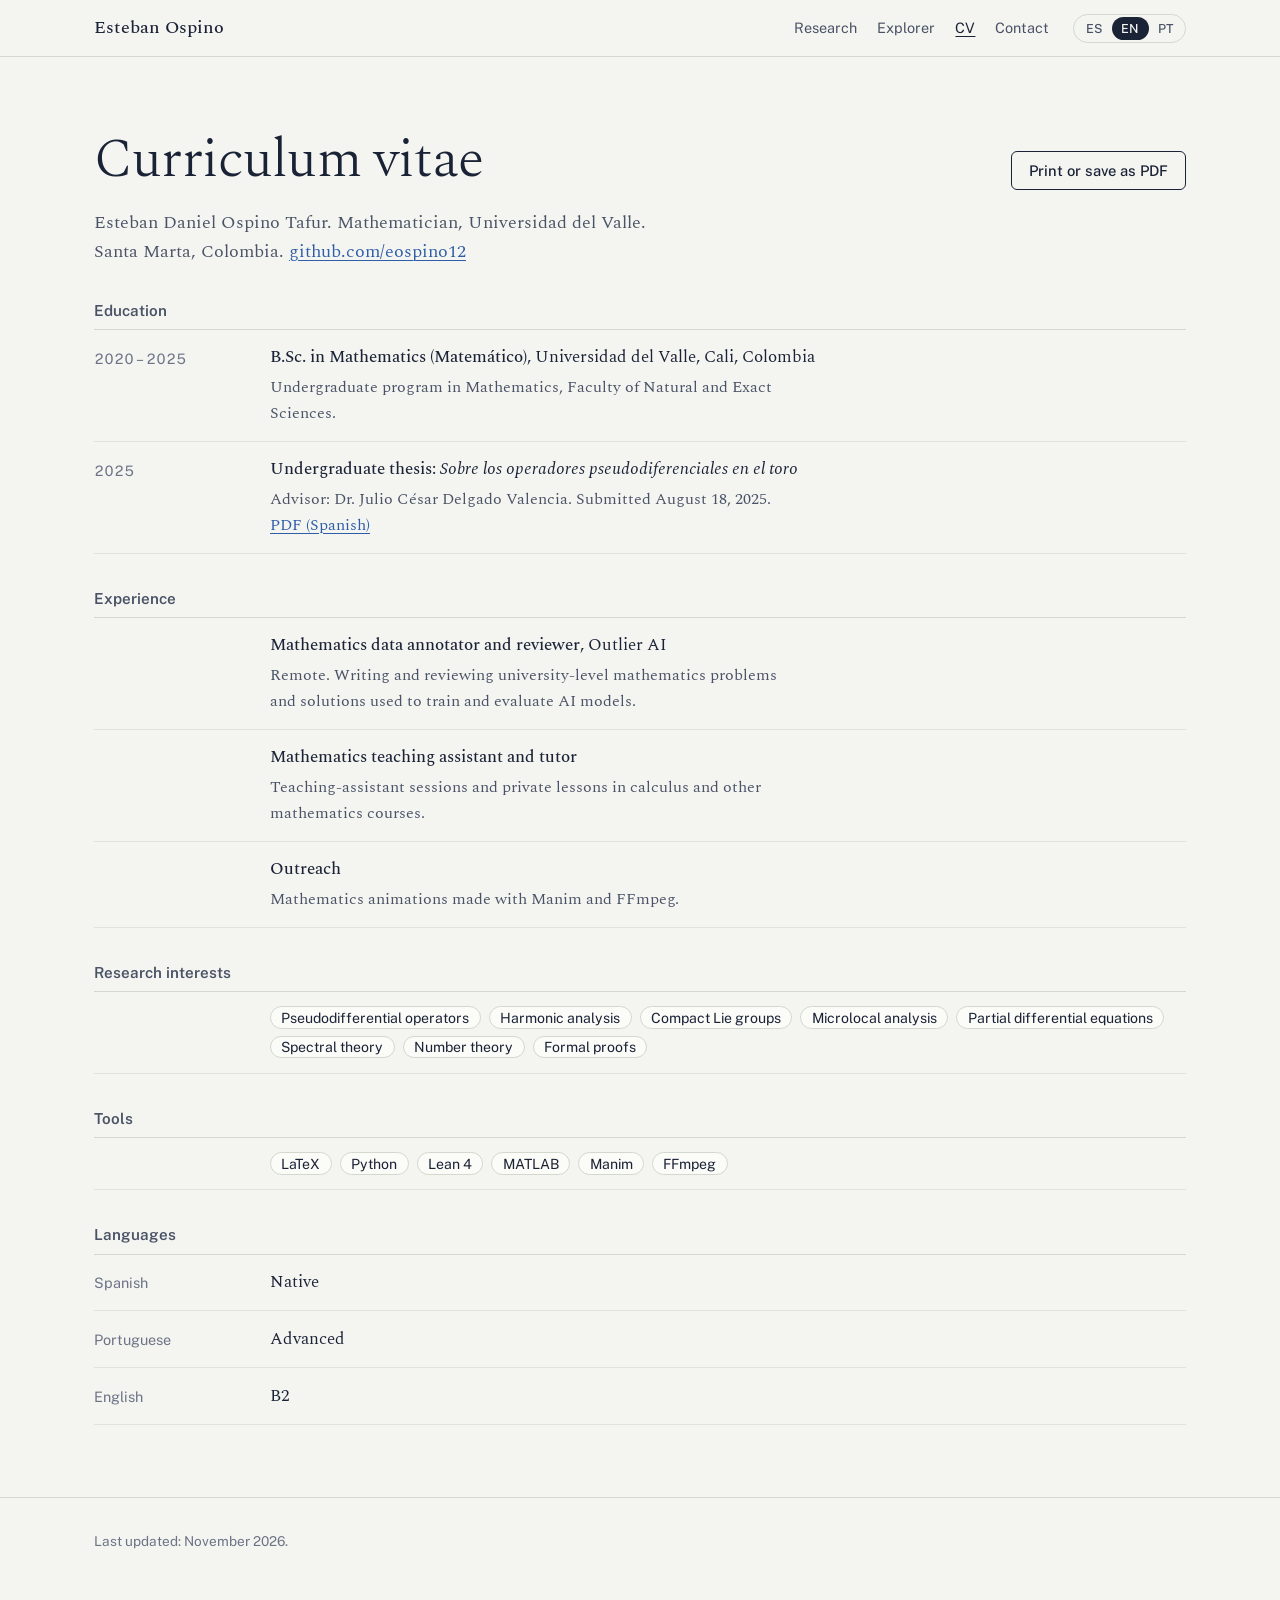
==== cv.html @ e3e10cd0 "CV en su propia página (cv.html); fechas de formación e inglés B2 Co-Authored-By: Claude Opus 5.5 <n" ====
<!DOCTYPE html>
<html lang="es">
<head>
<meta charset="utf-8">
<meta name="viewport" content="width=device-width, initial-scale=1">
<title>CV | Esteban Ospino</title>
<meta name="title-es" content="Currículum | Esteban Ospino">
<meta name="title-en" content="Curriculum vitae | Esteban Ospino">
<meta name="title-pt" content="Currículo | Esteban Ospino">
<meta name="description" content="Currículum de Esteban Ospino Tafur, matemático de la Universidad del Valle.">
<link rel="icon" href="data:image/svg+xml,%3Csvg xmlns=%27http://www.w3.org/2000/svg%27 viewBox=%270 0 32 32%27%3E%3Cellipse cx=%2716%27 cy=%2716%27 rx=%2714%27 ry=%278%27 fill=%27none%27 stroke=%27%231A2236%27 stroke-width=%273%27/%3E%3Cellipse cx=%2716%27 cy=%2716%27 rx=%275%27 ry=%272%27 fill=%27%23C0305E%27/%3E%3C/svg%3E">
<meta name="theme-color" content="#F4F5F1">
<link rel="preconnect" href="https://fonts.googleapis.com">
<link rel="preconnect" href="https://fonts.gstatic.com" crossorigin>
<link rel="stylesheet" href="https://fonts.googleapis.com/css2?family=Public+Sans:wght@400;500;600&family=Spectral:ital,wght@0,300;0,400;0,500;1,400&display=swap">
<link rel="stylesheet" href="assets/style.css">
<link rel="stylesheet" href="assets/katex/katex.min.css">
<script defer src="assets/katex/katex.min.js"></script>
<script defer src="assets/katex/auto-render.min.js"></script>
</head>
<body data-lang="es">
<a class="skip" href="#main">
  <span lang="es">Ir al contenido</span><span lang="en">Skip to content</span><span lang="pt">Ir para o conteúdo</span>
</a>

<header class="site-head">
  <div class="wrap">
    <a class="brand" href="index.html">Esteban Ospino</a>
    <nav class="nav" aria-label="Secciones">
      <a href="index.html#investigacion"><span lang="es">Investigación</span><span lang="en">Research</span><span lang="pt">Pesquisa</span></a>
      <a href="explorador.html"><span lang="es">Explorador</span><span lang="en">Explorer</span><span lang="pt">Explorador</span></a>
      <a href="cv.html" aria-current="page">CV</a>
      <a href="index.html#contacto"><span lang="es">Contacto</span><span lang="en">Contact</span><span lang="pt">Contato</span></a>
    </nav>
    <div class="langs" role="group" aria-label="Idioma / Language">
      <button type="button" data-lang="es" aria-pressed="true">ES</button>
      <button type="button" data-lang="en" aria-pressed="false">EN</button>
      <button type="button" data-lang="pt" aria-pressed="false">PT</button>
    </div>
  </div>
</header>

<main id="main">

<section id="cv">
  <div class="wrap">
    <div class="cv-head">
      <h1 class="cv-title"><span lang="es">Currículum</span><span lang="en">Curriculum vitae</span><span lang="pt">Currículo</span></h1>
      <div class="actions cv-actions">
        <button type="button" class="btn" id="print-cv"><span lang="es">Imprimir o guardar en PDF</span><span lang="en">Print or save as PDF</span><span lang="pt">Imprimir ou salvar em PDF</span></button>
      </div>
    </div>
    <p class="cv-who">Esteban Daniel Ospino Tafur. <span lang="es">Matemático, Universidad del Valle. Santa Marta, Colombia.</span><span lang="en">Mathematician, Universidad del Valle. Santa Marta, Colombia.</span><span lang="pt">Matemático, Universidad del Valle. Santa Marta, Colômbia.</span> <a href="https://github.com/eospino12">github.com/eospino12</a></p>

    <div class="cv-group">
      <h3><span lang="es">Formación</span><span lang="en">Education</span><span lang="pt">Formação</span></h3>
      <div class="cv-row">
        <div class="when">2020 – 2025</div>
        <div class="what">
          <strong><span lang="es">Matemático</span><span lang="en">B.Sc. in Mathematics (Matemático)</span><span lang="pt">Bacharel em Matemática (Matemático)</span></strong>,
          Universidad del Valle, Cali, Colombia
          <p lang="es">Pregrado en Matemáticas, Facultad de Ciencias Naturales y Exactas.</p>
          <p lang="en">Undergraduate program in Mathematics, Faculty of Natural and Exact Sciences.</p>
          <p lang="pt">Graduação em Matemática, Faculdade de Ciências Naturais e Exatas.</p>
        </div>
      </div>
      <div class="cv-row">
        <div class="when">2025</div>
        <div class="what">
          <strong><span lang="es">Trabajo de grado</span><span lang="en">Undergraduate thesis</span><span lang="pt">Monografia</span></strong>:
          <em>Sobre los operadores pseudodiferenciales en el toro</em>
          <p lang="es">Director: Dr. Julio César Delgado Valencia. Presentado el 18 de agosto de 2025. <a href="tesis-pregrado.pdf">PDF</a></p>
          <p lang="en">Advisor: Dr. Julio César Delgado Valencia. Submitted August 18, 2025. <a href="tesis-pregrado.pdf">PDF (Spanish)</a></p>
          <p lang="pt">Orientador: Dr. Julio César Delgado Valencia. Apresentada em 18 de agosto de 2025. <a href="tesis-pregrado.pdf">PDF (espanhol)</a></p>
        </div>
      </div>
    </div>

    <div class="cv-group">
      <h3><span lang="es">Experiencia</span><span lang="en">Experience</span><span lang="pt">Experiência</span></h3>
      <div class="cv-row">
        <div class="when"></div>
        <div class="what">
          <strong><span lang="es">Anotador y revisor de datos matemáticos</span><span lang="en">Mathematics data annotator and reviewer</span><span lang="pt">Anotador e revisor de dados matemáticos</span></strong>, Outlier AI
          <p lang="es">Trabajo remoto. Redacción y revisión de problemas y soluciones de matemáticas de nivel universitario para entrenar y evaluar modelos de inteligencia artificial.</p>
          <p lang="en">Remote. Writing and reviewing university-level mathematics problems and solutions used to train and evaluate AI models.</p>
          <p lang="pt">Remoto. Redação e revisão de problemas e soluções de matemática de nível universitário para treinar e avaliar modelos de inteligência artificial.</p>
        </div>
      </div>
      <div class="cv-row">
        <div class="when"></div>
        <div class="what">
          <strong><span lang="es">Monitor y tutor de matemáticas</span><span lang="en">Mathematics teaching assistant and tutor</span><span lang="pt">Monitor e professor particular de matemática</span></strong>
          <p lang="es">Monitorías y clases particulares de cálculo y otros cursos de matemáticas.</p>
          <p lang="en">Teaching-assistant sessions and private lessons in calculus and other mathematics courses.</p>
          <p lang="pt">Monitorias e aulas particulares de cálculo e outras disciplinas de matemática.</p>
        </div>
      </div>
      <div class="cv-row">
        <div class="when"></div>
        <div class="what">
          <strong><span lang="es">Divulgación</span><span lang="en">Outreach</span><span lang="pt">Divulgação</span></strong>
          <p lang="es">Animaciones de matemáticas hechas con Manim y FFmpeg.</p>
          <p lang="en">Mathematics animations made with Manim and FFmpeg.</p>
          <p lang="pt">Animações de matemática feitas com Manim e FFmpeg.</p>
        </div>
      </div>
    </div>

    <div class="cv-group">
      <h3><span lang="es">Áreas de interés</span><span lang="en">Research interests</span><span lang="pt">Áreas de interesse</span></h3>
      <div class="cv-row">
        <div class="when"></div>
        <div class="what">
          <ul class="tags" lang="es">
            <li>Operadores pseudodiferenciales</li><li>Análisis armónico</li><li>Grupos de Lie compactos</li><li>Análisis microlocal</li><li>Ecuaciones en derivadas parciales</li><li>Teoría espectral</li><li>Teoría de números</li><li>Demostraciones formales</li>
          </ul>
          <ul class="tags" lang="en">
            <li>Pseudodifferential operators</li><li>Harmonic analysis</li><li>Compact Lie groups</li><li>Microlocal analysis</li><li>Partial differential equations</li><li>Spectral theory</li><li>Number theory</li><li>Formal proofs</li>
          </ul>
          <ul class="tags" lang="pt">
            <li>Operadores pseudodiferenciais</li><li>Análise harmônica</li><li>Grupos de Lie compactos</li><li>Análise microlocal</li><li>Equações diferenciais parciais</li><li>Teoria espectral</li><li>Teoria dos números</li><li>Demonstrações formais</li>
          </ul>
        </div>
      </div>
    </div>

    <div class="cv-group">
      <h3><span lang="es">Herramientas</span><span lang="en">Tools</span><span lang="pt">Ferramentas</span></h3>
      <div class="cv-row">
        <div class="when"></div>
        <div class="what">
          <ul class="tags"><li>LaTeX</li><li>Python</li><li>Lean 4</li><li>MATLAB</li><li>Manim</li><li>FFmpeg</li></ul>
        </div>
      </div>
    </div>

    <div class="cv-group">
      <h3><span lang="es">Idiomas</span><span lang="en">Languages</span><span lang="pt">Idiomas</span></h3>
      <div class="cv-row">
        <div class="when"><span lang="es">Español</span><span lang="en">Spanish</span><span lang="pt">Espanhol</span></div>
        <div class="what"><span lang="es">Lengua materna</span><span lang="en">Native</span><span lang="pt">Língua materna</span></div>
      </div>
      <div class="cv-row">
        <div class="when"><span lang="es">Portugués</span><span lang="en">Portuguese</span><span lang="pt">Português</span></div>
        <div class="what"><span lang="es">Avanzado</span><span lang="en">Advanced</span><span lang="pt">Avançado</span></div>
      </div>
      <div class="cv-row">
        <div class="when"><span lang="es">Inglés</span><span lang="en">English</span><span lang="pt">Inglês</span></div>
        <div class="what">B2</div>
      </div>
    </div>
  </div>
</section>

</main>

<footer class="site-foot">
  <div class="wrap">
    <p>
      <span lang="es">Última actualización: noviembre de 2026.</span>
      <span lang="en">Last updated: November 2026.</span>
      <span lang="pt">Última atualização: novembro de 2026.</span>
    </p>
  </div>
</footer>

<script src="assets/site.js"></script>
<script>
  document.getElementById("print-cv").addEventListener("click", function () { try { window.print(); } catch (e) {} });
</script>
</body>
</html>
---- assets/style.css ----
/* ============================================================
   Esteban Ospino — sitio académico
   Paleta, tipografía y estructura compartidas por todas las páginas.
   ============================================================ */

:root {
  color-scheme: light;
  --paper:   #F4F5F1;   /* fondo de página: gris claro frío */
  --surface: #FBFBF8;   /* superficie de gráficos y paneles */
  --ink:     #1A2236;   /* texto principal */
  --ink-2:   #4A5366;   /* texto secundario */
  --ink-3:   #6B7385;   /* texto tenue */
  --rule:    #D3D7CE;   /* líneas y bordes */
  --blue:    #2F5DA8;   /* serie 1: f, valores negativos */
  --crimson: #C0305E;   /* serie 2: Op(σ)f, valores positivos */
  --amber:   #D98A00;   /* serie 3 (siempre con trazo discontinuo y leyenda) */
  --todo:    #FFF1B8;

  --serif: "Spectral", "Iowan Old Style", Georgia, serif;
  --sans:  "Public Sans", "Segoe UI", system-ui, sans-serif;

  --measure: 66ch;
  --wide: 1140px;
}

*, *::before, *::after { box-sizing: border-box; }

html { scroll-behavior: smooth; }
@media (prefers-reduced-motion: reduce) { html { scroll-behavior: auto; } }

body {
  margin: 0;
  background: var(--paper);
  color: var(--ink);
  font-family: var(--serif);
  font-size: 1.125rem;          /* 18px */
  line-height: 1.62;
  font-weight: 400;
  -webkit-font-smoothing: antialiased;
}

/* --- Idiomas: cada bloque existe en es / en / pt ------------------------ */
body[data-lang="es"] [lang]:not([lang="es"]):not(html),
body[data-lang="en"] [lang]:not([lang="en"]):not(html),
body[data-lang="pt"] [lang]:not([lang="pt"]):not(html) { display: none !important; }

a { color: var(--blue); text-decoration-thickness: 1px; text-underline-offset: 0.18em; }
a:hover { color: var(--crimson); }
:focus-visible { outline: 2px solid var(--crimson); outline-offset: 3px; border-radius: 2px; }

.skip {
  position: absolute; left: -999px; top: 0.5rem;
  background: var(--ink); color: var(--paper); padding: 0.5rem 0.9rem; z-index: 10;
}
.skip:focus { left: 0.5rem; }

.wrap { max-width: var(--wide); margin: 0 auto; padding: 0 1.5rem; }

/* --- Cabecera ----------------------------------------------------------- */
.site-head {
  position: sticky; top: 0; z-index: 5;
  background: color-mix(in srgb, var(--paper) 92%, transparent);
  backdrop-filter: blur(6px);
  border-bottom: 1px solid var(--rule);
}
.site-head .wrap {
  display: flex; align-items: center; gap: 1.5rem;
  min-height: 3.5rem; font-family: var(--sans); font-size: 0.9rem;
}
.brand { font-family: var(--serif); font-size: 1.1rem; color: var(--ink); text-decoration: none; font-weight: 500; }
.brand:hover { color: var(--ink); }
.nav { display: flex; gap: 1.25rem; margin-left: auto; flex-wrap: wrap; }
.nav a { color: var(--ink-2); text-decoration: none; }
.nav a:hover, .nav a[aria-current="page"] { color: var(--ink); text-decoration: underline; }

.langs { display: flex; border: 1px solid var(--rule); border-radius: 999px; padding: 2px; }
.langs button {
  font: 500 0.78rem var(--sans); color: var(--ink-2);
  background: none; border: 0; border-radius: 999px; padding: 0.25rem 0.6rem; cursor: pointer;
}
.langs button[aria-pressed="true"] { background: var(--ink); color: var(--paper); }

@media (max-width: 720px) {
  .site-head .wrap { flex-wrap: wrap; gap: 0.5rem 1rem; padding-top: 0.5rem; padding-bottom: 0.5rem; }
  .nav { order: 3; width: 100%; margin-left: 0; gap: 1rem; }
  .langs { margin-left: auto; }
}

/* --- Tipografía ---------------------------------------------------------- */
h1, h2, h3 { font-family: var(--serif); font-weight: 400; line-height: 1.15; margin: 0; }
h1 { font-size: clamp(2.6rem, 6vw, 4.4rem); font-weight: 300; letter-spacing: -0.015em; }
h2 { font-size: clamp(1.9rem, 3.4vw, 2.6rem); font-weight: 300; margin-bottom: 1.25rem; }
h3 { font-size: 1.35rem; font-weight: 500; margin-bottom: 0.5rem; }
p { margin: 0 0 1em; max-width: var(--measure); }
.lead { font-size: 1.3rem; line-height: 1.5; color: var(--ink-2); max-width: 34ch; }
.small { font-family: var(--sans); font-size: 0.85rem; line-height: 1.5; color: var(--ink-3); }
em { font-style: italic; }

section { padding: 4.5rem 0; border-top: 1px solid var(--rule); }
section:first-of-type { border-top: 0; }

.todo { background: var(--todo); border-radius: 3px; padding: 0 0.2em; }

/* --- Botones / enlaces de acción --------------------------------------- */
.actions { display: flex; flex-wrap: wrap; gap: 0.75rem; margin-top: 1.75rem; }
.btn {
  font: 500 0.92rem var(--sans); text-decoration: none;
  display: inline-flex; align-items: center; gap: 0.4rem;
  padding: 0.6rem 1.05rem; border-radius: 6px;
  border: 1px solid var(--ink); color: var(--ink); background: transparent;
}
.btn:hover { background: var(--ink); color: var(--paper); }
.btn.primary { background: var(--ink); color: var(--paper); }
.btn.primary:hover { background: var(--blue); border-color: var(--blue); }

/* --- Hero ---------------------------------------------------------------- */
.hero { padding: 4rem 0 4.5rem; }
.hero .wrap { display: grid; grid-template-columns: minmax(0, 1fr) minmax(0, 1.05fr); gap: 3rem; align-items: center; }
.hero h1 { margin-bottom: 1.25rem; }
@media (max-width: 900px) { .hero .wrap { grid-template-columns: 1fr; } }

.phase {
  margin: 0; display: grid; grid-template-columns: 1fr auto; gap: 1.25rem; align-items: center;
}
.phase canvas#torus { width: 100%; aspect-ratio: 1.25 / 1; display: block; cursor: grab; touch-action: none; }
.phase canvas#torus:active { cursor: grabbing; }
.lattice { display: grid; grid-template-columns: repeat(9, 1.35rem); grid-auto-rows: 1.35rem; justify-items: center; align-items: center; }
.lattice button {
  width: 1.35rem; height: 1.35rem; padding: 0; border: 0; background: none; cursor: pointer;
  display: grid; place-items: center; border-radius: 50%;
}
.lattice button::before {
  content: ""; width: 5px; height: 5px; border-radius: 50%; background: var(--ink-3);
}
.lattice button.axis::before { background: var(--ink-2); }
.lattice button:hover::before { width: 9px; height: 9px; background: var(--crimson); }
.lattice button[aria-pressed="true"]::before { width: 11px; height: 11px; background: var(--crimson); box-shadow: 0 0 0 3px var(--paper), 0 0 0 4px var(--crimson); }
.lattice-label { font: 0.8rem var(--sans); color: var(--ink-3); text-align: center; margin-top: 0.4rem; }
.phase figcaption { grid-column: 1 / -1; font-family: var(--sans); font-size: 0.85rem; color: var(--ink-2); line-height: 1.5; max-width: 60ch; }
.phase figcaption output { font-family: var(--serif); font-size: 1rem; color: var(--ink); }
@media (max-width: 520px) {
  .phase { grid-template-columns: 1fr; justify-items: center; }
}

/* --- Investigación ------------------------------------------------------- */
.intro { font-size: 1.2rem; }
.chapters { margin-top: 2.5rem; display: grid; gap: 0; }
.chapter {
  display: grid; grid-template-columns: 7.5rem minmax(0, 1fr) minmax(0, 0.95fr);
  gap: 1.5rem 2.25rem; padding: 2rem 0; border-top: 1px solid var(--rule);
}
.chapter .num { font-family: var(--sans); font-size: 0.85rem; color: var(--ink-3); padding-top: 0.35rem; }
.chapter p { font-size: 1.05rem; }
.formula {
  background: var(--surface); border: 1px solid var(--rule); border-radius: 8px;
  padding: 1rem 1.1rem; font-size: 1rem; overflow-x: auto; align-self: start;
}
.formula p { font-family: var(--sans); font-size: 0.8rem; color: var(--ink-3); margin: 0.6rem 0 0; }
.formula .katex-display { margin: 0.35em 0; }
.katex { font-size: 1.06em; }
.symbol-box .katex-display { margin: 0; text-align: left; }
.symbol-box .katex-display > .katex { text-align: left; }
@media (max-width: 900px) {
  .chapter { grid-template-columns: 1fr; gap: 0.75rem; }
}

.next { margin-top: 2.5rem; display: grid; grid-template-columns: 7.5rem minmax(0, 1fr); gap: 2.25rem; }
@media (max-width: 900px) { .next { grid-template-columns: 1fr; gap: 0.5rem; } }

/* --- Explorador (resumen en la portada) --------------------------------- */
.teaser { display: grid; grid-template-columns: minmax(0, 1fr) minmax(0, 1fr); gap: 3rem; align-items: center; }
.teaser ul { margin: 0 0 1.5rem; padding-left: 1.1rem; }
.teaser li { margin-bottom: 0.4rem; max-width: 56ch; }
.teaser canvas { width: 100%; height: 220px; display: block; background: var(--surface); border: 1px solid var(--rule); border-radius: 8px; }
@media (max-width: 900px) { .teaser { grid-template-columns: 1fr; } }

/* --- CV ------------------------------------------------------------------ */
.cv-title { font-size: clamp(2.2rem, 5vw, 3.4rem); font-weight: 300; }
.cv-actions { margin-top: 0; }
.cv-who { margin-top: 1rem; color: var(--ink-2); }
.cv-head { display: flex; flex-wrap: wrap; align-items: baseline; gap: 1rem 2rem; justify-content: space-between; }
.cv-group { margin-top: 2.25rem; }
.cv-group > h3 { font-family: var(--sans); font-size: 0.95rem; font-weight: 600; color: var(--ink-2); padding-bottom: 0.6rem; border-bottom: 1px solid var(--rule); margin-bottom: 0; }
.cv-row { display: grid; grid-template-columns: 9rem minmax(0, 1fr); gap: 0.25rem 2rem; padding: 0.9rem 0; border-bottom: 1px solid color-mix(in srgb, var(--rule) 60%, transparent); }
.cv-row .when { font-family: var(--sans); font-size: 0.9rem; color: var(--ink-3); padding-top: 0.15rem; font-variant-numeric: tabular-nums; }
.cv-row .what { font-size: 1.05rem; }
.cv-row .what strong { font-weight: 500; }
.cv-row .what p { margin: 0.2rem 0 0; color: var(--ink-2); font-size: 1rem; }
.tags { display: flex; flex-wrap: wrap; gap: 0.4rem 0.5rem; list-style: none; padding: 0; margin: 0; }
.tags li { font: 0.88rem var(--sans); border: 1px solid var(--rule); border-radius: 999px; padding: 0.15rem 0.65rem; background: var(--surface); }
@media (max-width: 600px) { .cv-row { grid-template-columns: 1fr; } }

/* --- Contacto / pie ------------------------------------------------------ */
.contact dl { display: grid; grid-template-columns: 9rem minmax(0, 1fr); gap: 0.6rem 2rem; margin: 0; }
.contact dt { font-family: var(--sans); font-size: 0.9rem; color: var(--ink-3); padding-top: 0.15rem; }
.contact dd { margin: 0; }
@media (max-width: 600px) { .contact dl { grid-template-columns: 1fr; gap: 0.1rem; } .contact dd { margin-bottom: 0.8rem; } }

.site-foot { border-top: 1px solid var(--rule); padding: 2rem 0 3rem; }
.site-foot p { font-family: var(--sans); font-size: 0.85rem; color: var(--ink-3); margin: 0; max-width: none; }

/* ============================================================
   Explorador interactivo
   ============================================================ */
.ex-intro { padding: 3.5rem 0 1.5rem; border-top: 0; }
.ex-intro h1 { font-size: clamp(2.2rem, 5vw, 3.4rem); margin-bottom: 1rem; }

.tabs { display: flex; gap: 0.25rem; border-bottom: 1px solid var(--rule); margin-top: 1.5rem; flex-wrap: wrap; }
.tabs button {
  font: 500 0.95rem var(--sans); color: var(--ink-2); background: none; border: 0;
  border-bottom: 2px solid transparent; padding: 0.7rem 1rem; margin-bottom: -1px; cursor: pointer;
}
.tabs button[aria-selected="true"] { color: var(--ink); border-bottom-color: var(--crimson); }
.tabs button:hover { color: var(--ink); }

.tool { padding: 2rem 0 4rem; border-top: 0; }
.tool[hidden] { display: none; }
.tool-grid { display: grid; grid-template-columns: 19rem minmax(0, 1fr); gap: 2.5rem; align-items: start; }
@media (max-width: 960px) { .tool-grid { grid-template-columns: 1fr; } }

.controls { font-family: var(--sans); font-size: 0.92rem; display: grid; gap: 1.1rem; position: sticky; top: 4.5rem; }
@media (max-width: 960px) { .controls { position: static; } }
.controls label, .controls .lbl { display: block; color: var(--ink-2); margin-bottom: 0.3rem; font-weight: 500; }
.controls select {
  width: 100%; font: inherit; color: var(--ink); background: var(--surface);
  border: 1px solid var(--rule); border-radius: 6px; padding: 0.45rem 0.55rem;
}
.slider { display: grid; grid-template-columns: 1fr 3.6rem; gap: 0.6rem; align-items: center; }
.slider input[type="range"] { width: 100%; accent-color: var(--ink); }
.slider output { font-variant-numeric: tabular-nums; text-align: right; color: var(--ink); }
.symbol-box {
  background: var(--surface); border: 1px solid var(--rule); border-radius: 8px; padding: 0.8rem 0.9rem;
  font-family: var(--serif); font-size: 1rem; overflow-x: auto; min-height: 3.2rem;
}
.note { font-family: var(--sans); font-size: 0.88rem; line-height: 1.5; color: var(--ink-2); margin: 0; }

.plots { display: grid; gap: 1.25rem; }
.plot { background: var(--surface); border: 1px solid var(--rule); border-radius: 8px; padding: 0.75rem 0.9rem 0.5rem; position: relative; }
.plot-head { display: flex; flex-wrap: wrap; gap: 0.25rem 1.25rem; align-items: baseline; justify-content: space-between; margin-bottom: 0.25rem; }
.plot-title { font-family: var(--serif); font-size: 1.05rem; color: var(--ink); }
.legend { display: flex; flex-wrap: wrap; gap: 0.25rem 1rem; font: 0.82rem var(--sans); color: var(--ink-2); list-style: none; margin: 0; padding: 0; }
.legend li { display: inline-flex; align-items: center; gap: 0.4rem; }
.legend i { display: inline-block; width: 18px; height: 0; border-top: 2px solid currentColor; }
.legend i.dash { border-top-style: dashed; }
.legend i.sq { width: 10px; height: 10px; border: 0; border-radius: 2px; background: currentColor; }
.plot canvas { width: 100%; display: block; }
.readout { font: 0.88rem var(--sans); color: var(--ink-2); margin: 0.25rem 0 0.25rem; }
.readout strong { color: var(--ink); font-weight: 600; font-variant-numeric: tabular-nums; }
.tip {
  position: absolute; pointer-events: none; background: var(--ink); color: var(--paper);
  font: 0.78rem/1.4 var(--sans); padding: 0.35rem 0.55rem; border-radius: 5px; white-space: nowrap;
  transform: translate(-50%, calc(-100% - 10px)); opacity: 0; transition: opacity 0.08s;
}
.tip.on { opacity: 1; }
.big-readout { font-family: var(--serif); font-size: 1.15rem; }
.big-readout strong { font-weight: 500; font-variant-numeric: tabular-nums; }

details.table { font: 0.85rem var(--sans); color: var(--ink-2); margin-top: 0.3rem; }
details.table summary { cursor: pointer; }
details.table table { border-collapse: collapse; margin-top: 0.5rem; font-variant-numeric: tabular-nums; }
details.table th, details.table td { border-bottom: 1px solid var(--rule); padding: 0.2rem 0.8rem 0.2rem 0; text-align: right; }

@media print {
  .site-head, .site-foot, .actions, .phase, .langs, #explorador, .skip { display: none !important; }
  .cv-title { font-size: 22pt; }
  .cv-row { break-inside: avoid; }
  a { color: inherit; }
  body { background: #fff; font-size: 11pt; }
  section { padding: 1.2rem 0; }
}
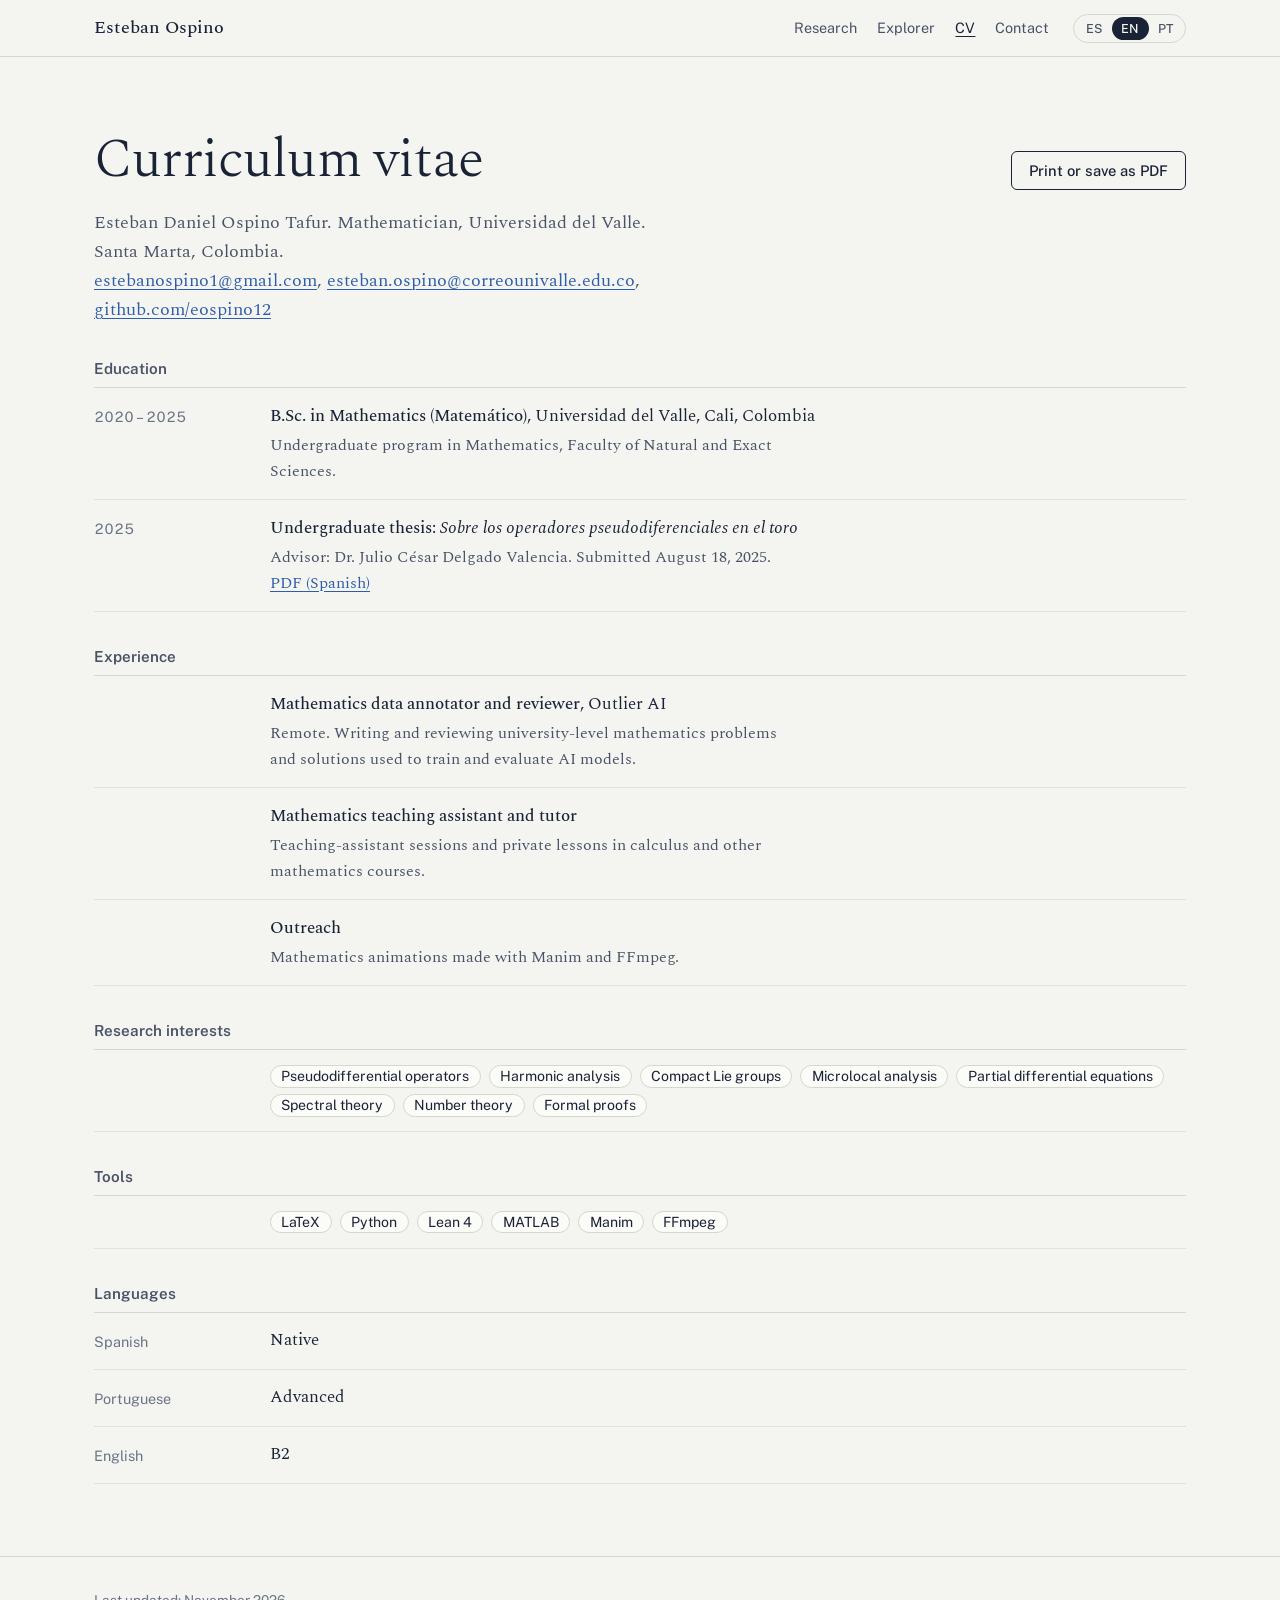
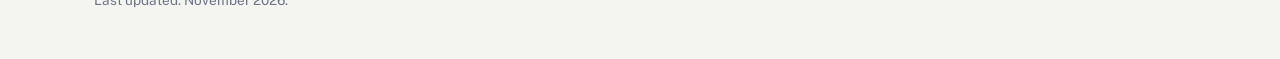
==== commit 10f0488b: "Agrega correos de contacto Co-Authored-By: Claude Opus 5.5 <noreply@anthropic.com> Claude-Session: h" ====
--- a/cv.html
+++ b/cv.html
@@ -50,7 +50,7 @@
         <button type="button" class="btn" id="print-cv"><span lang="es">Imprimir o guardar en PDF</span><span lang="en">Print or save as PDF</span><span lang="pt">Imprimir ou salvar em PDF</span></button>
       </div>
     </div>
-    <p class="cv-who">Esteban Daniel Ospino Tafur. <span lang="es">Matemático, Universidad del Valle. Santa Marta, Colombia.</span><span lang="en">Mathematician, Universidad del Valle. Santa Marta, Colombia.</span><span lang="pt">Matemático, Universidad del Valle. Santa Marta, Colômbia.</span> <a href="https://github.com/eospino12">github.com/eospino12</a></p>
+    <p class="cv-who">Esteban Daniel Ospino Tafur. <span lang="es">Matemático, Universidad del Valle. Santa Marta, Colombia.</span><span lang="en">Mathematician, Universidad del Valle. Santa Marta, Colombia.</span><span lang="pt">Matemático, Universidad del Valle. Santa Marta, Colômbia.</span><br><a href="mailto:estebanospino1@gmail.com">estebanospino1@gmail.com</a>, <a href="mailto:esteban.ospino@correounivalle.edu.co">esteban.ospino@correounivalle.edu.co</a>, <a href="https://github.com/eospino12">github.com/eospino12</a></p>
 
     <div class="cv-group">
       <h3><span lang="es">Formación</span><span lang="en">Education</span><span lang="pt">Formação</span></h3>
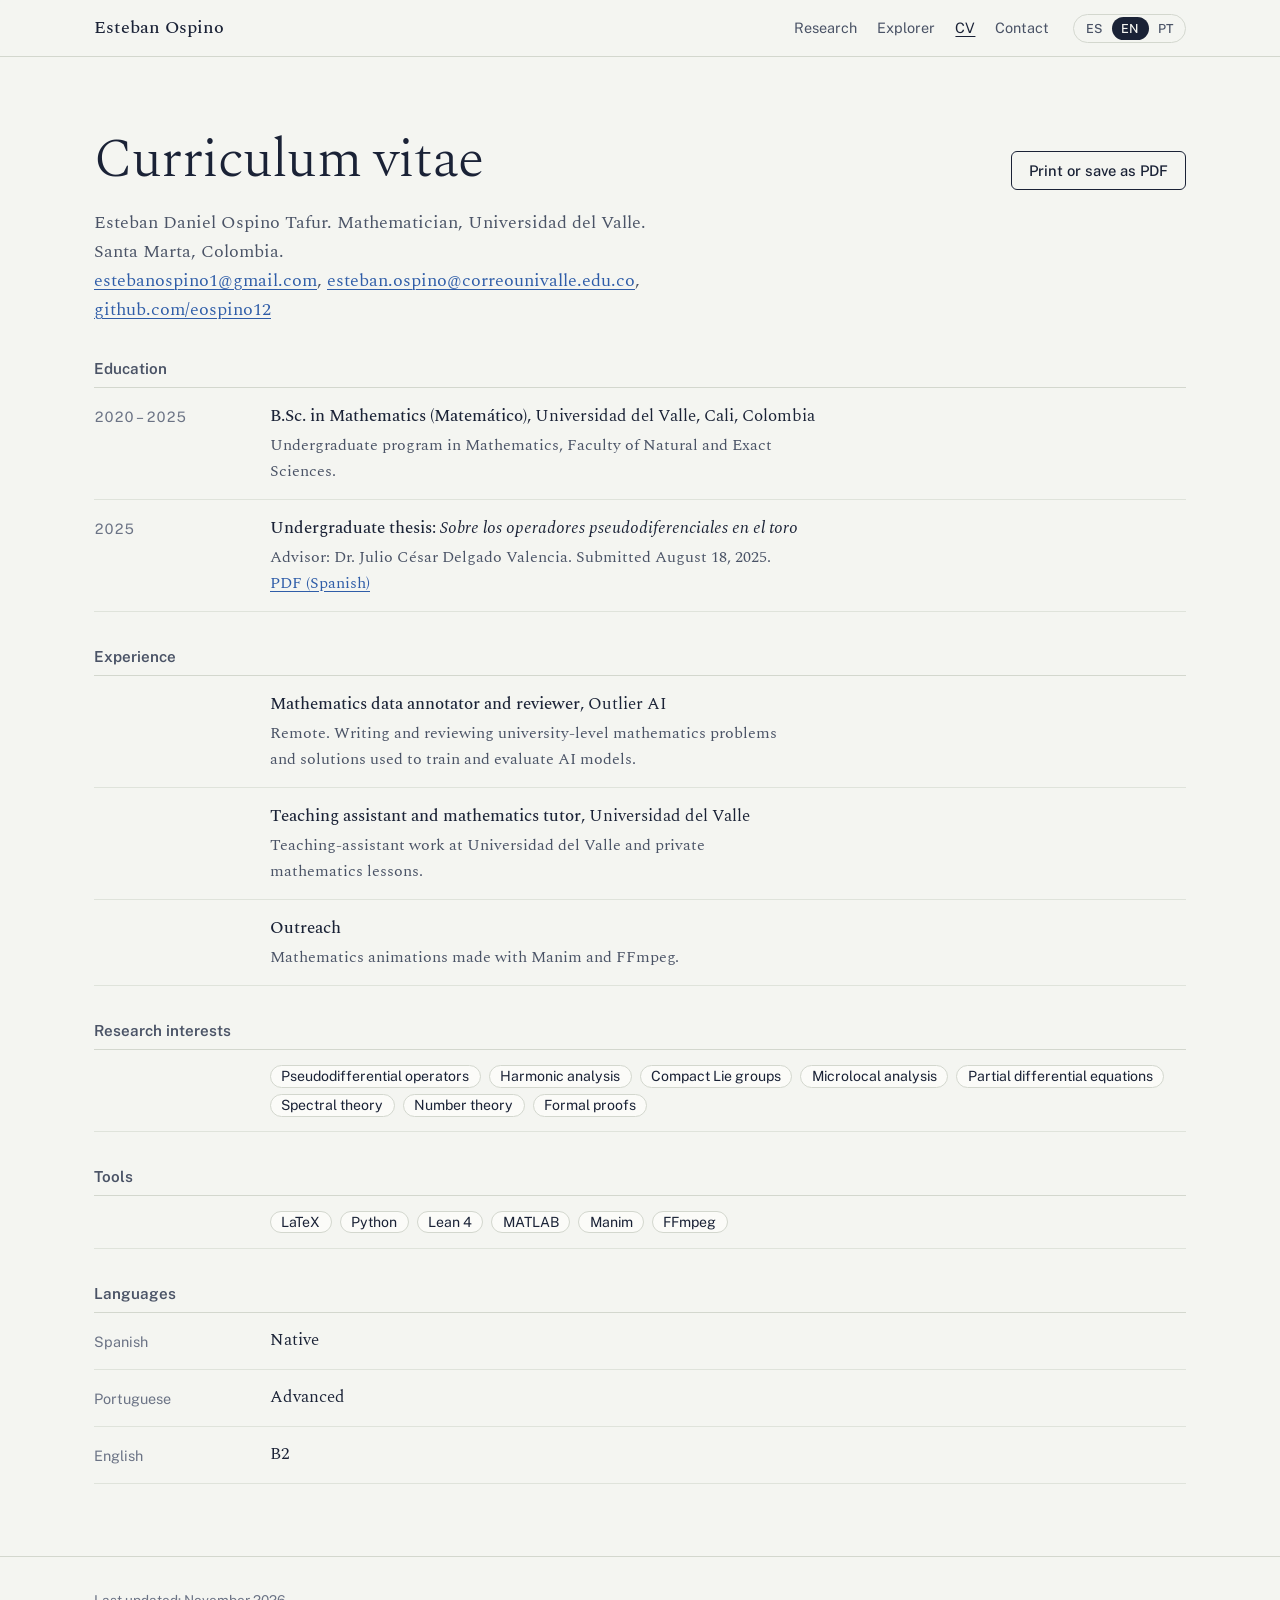
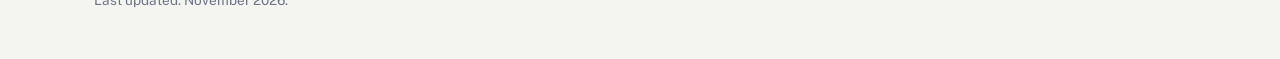
==== commit 86d522df: "CV: monitoría en la Universidad del Valle Co-Authored-By: Claude Opus 5.5 <noreply@anthropic.com> Cl" ====
--- a/cv.html
+++ b/cv.html
@@ -90,10 +90,10 @@
       <div class="cv-row">
         <div class="when"></div>
         <div class="what">
-          <strong><span lang="es">Monitor y tutor de matemáticas</span><span lang="en">Mathematics teaching assistant and tutor</span><span lang="pt">Monitor e professor particular de matemática</span></strong>
-          <p lang="es">Monitorías y clases particulares de cálculo y otros cursos de matemáticas.</p>
-          <p lang="en">Teaching-assistant sessions and private lessons in calculus and other mathematics courses.</p>
-          <p lang="pt">Monitorias e aulas particulares de cálculo e outras disciplinas de matemática.</p>
+          <strong><span lang="es">Monitor académico y tutor de matemáticas</span><span lang="en">Teaching assistant and mathematics tutor</span><span lang="pt">Monitor acadêmico e professor particular de matemática</span></strong>, Universidad del Valle
+          <p lang="es">Monitorías académicas en la Universidad del Valle y clases particulares de matemáticas.</p>
+          <p lang="en">Teaching-assistant work at Universidad del Valle and private mathematics lessons.</p>
+          <p lang="pt">Monitorias acadêmicas na Universidad del Valle e aulas particulares de matemática.</p>
         </div>
       </div>
       <div class="cv-row">
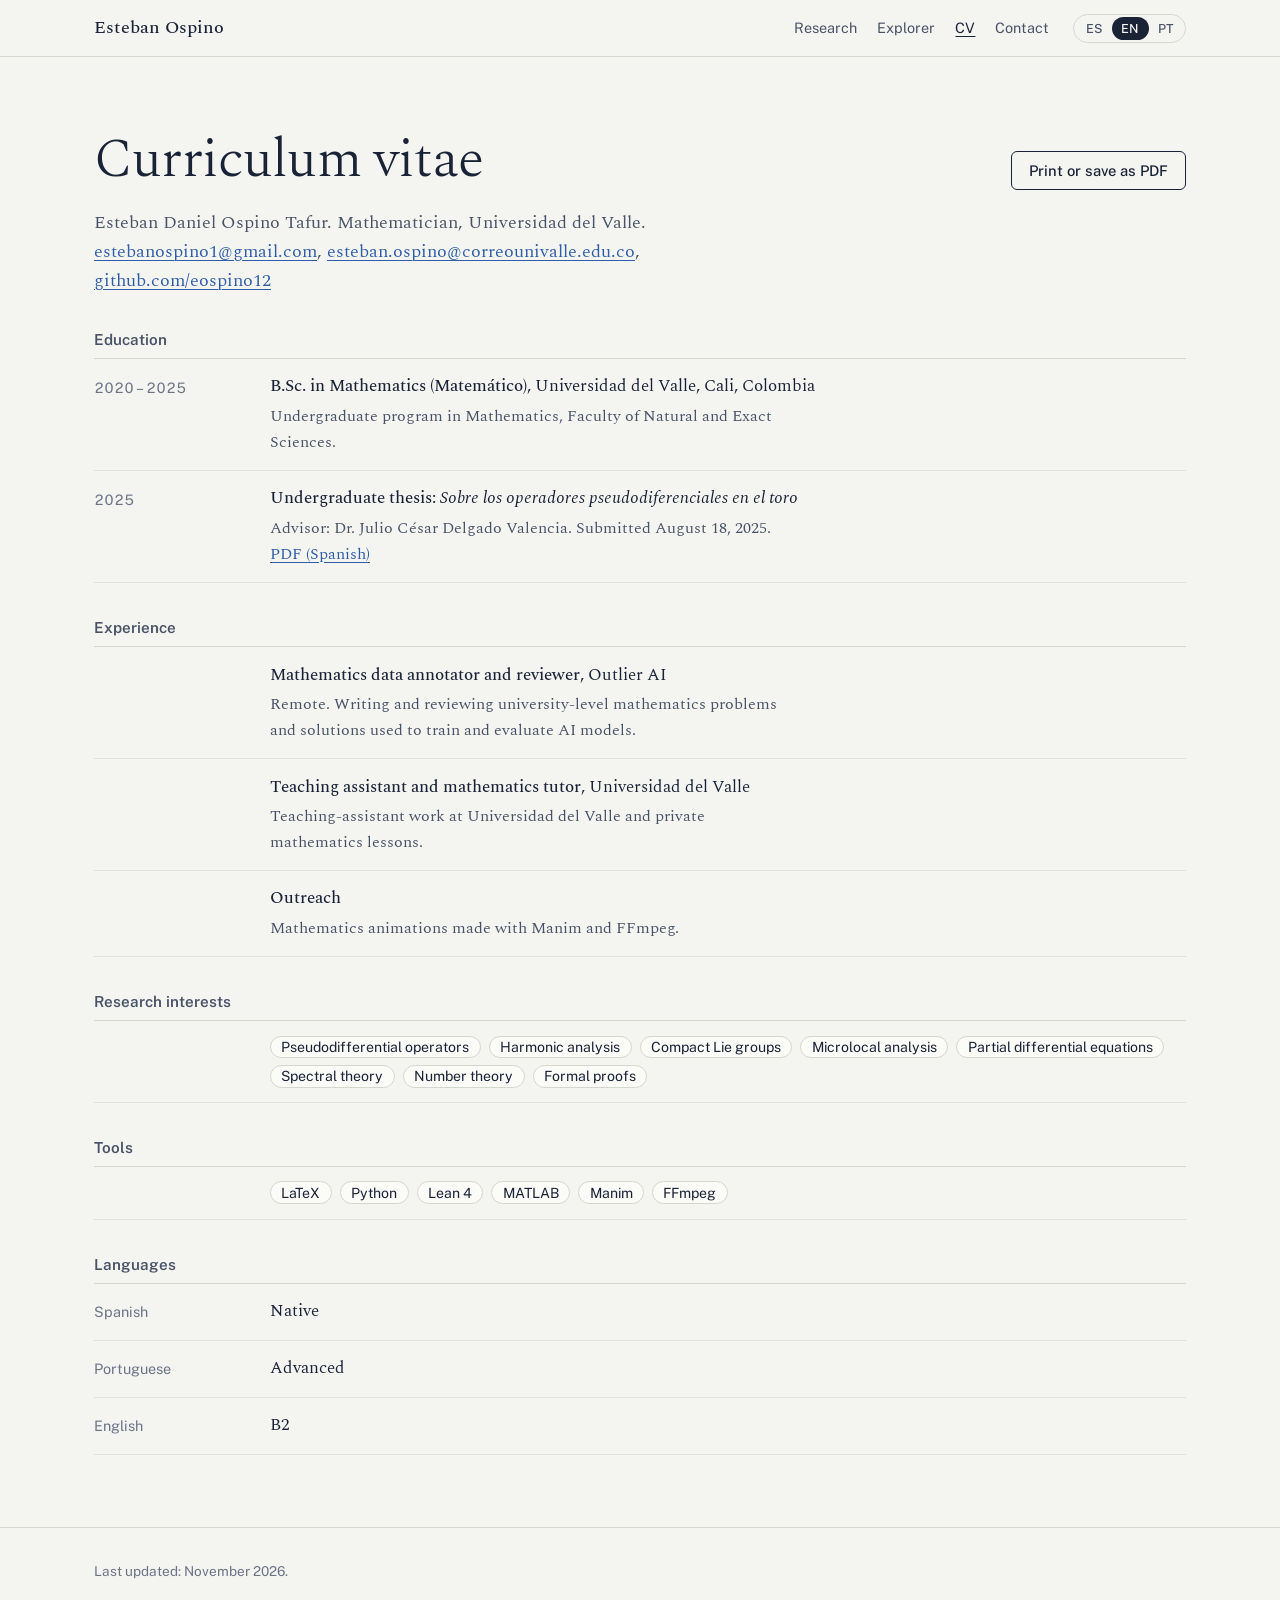
==== commit f193b412: "Quita la ubicación de contacto y CV Co-Authored-By: Claude Opus 5.5 <noreply@anthropic.com> Claude-S" ====
--- a/cv.html
+++ b/cv.html
@@ -50,7 +50,7 @@
         <button type="button" class="btn" id="print-cv"><span lang="es">Imprimir o guardar en PDF</span><span lang="en">Print or save as PDF</span><span lang="pt">Imprimir ou salvar em PDF</span></button>
       </div>
     </div>
-    <p class="cv-who">Esteban Daniel Ospino Tafur. <span lang="es">Matemático, Universidad del Valle. Santa Marta, Colombia.</span><span lang="en">Mathematician, Universidad del Valle. Santa Marta, Colombia.</span><span lang="pt">Matemático, Universidad del Valle. Santa Marta, Colômbia.</span><br><a href="mailto:estebanospino1@gmail.com">estebanospino1@gmail.com</a>, <a href="mailto:esteban.ospino@correounivalle.edu.co">esteban.ospino@correounivalle.edu.co</a>, <a href="https://github.com/eospino12">github.com/eospino12</a></p>
+    <p class="cv-who">Esteban Daniel Ospino Tafur. <span lang="es">Matemático, Universidad del Valle.</span><span lang="en">Mathematician, Universidad del Valle.</span><span lang="pt">Matemático, Universidad del Valle.</span><br><a href="mailto:estebanospino1@gmail.com">estebanospino1@gmail.com</a>, <a href="mailto:esteban.ospino@correounivalle.edu.co">esteban.ospino@correounivalle.edu.co</a>, <a href="https://github.com/eospino12">github.com/eospino12</a></p>
 
     <div class="cv-group">
       <h3><span lang="es">Formación</span><span lang="en">Education</span><span lang="pt">Formação</span></h3>
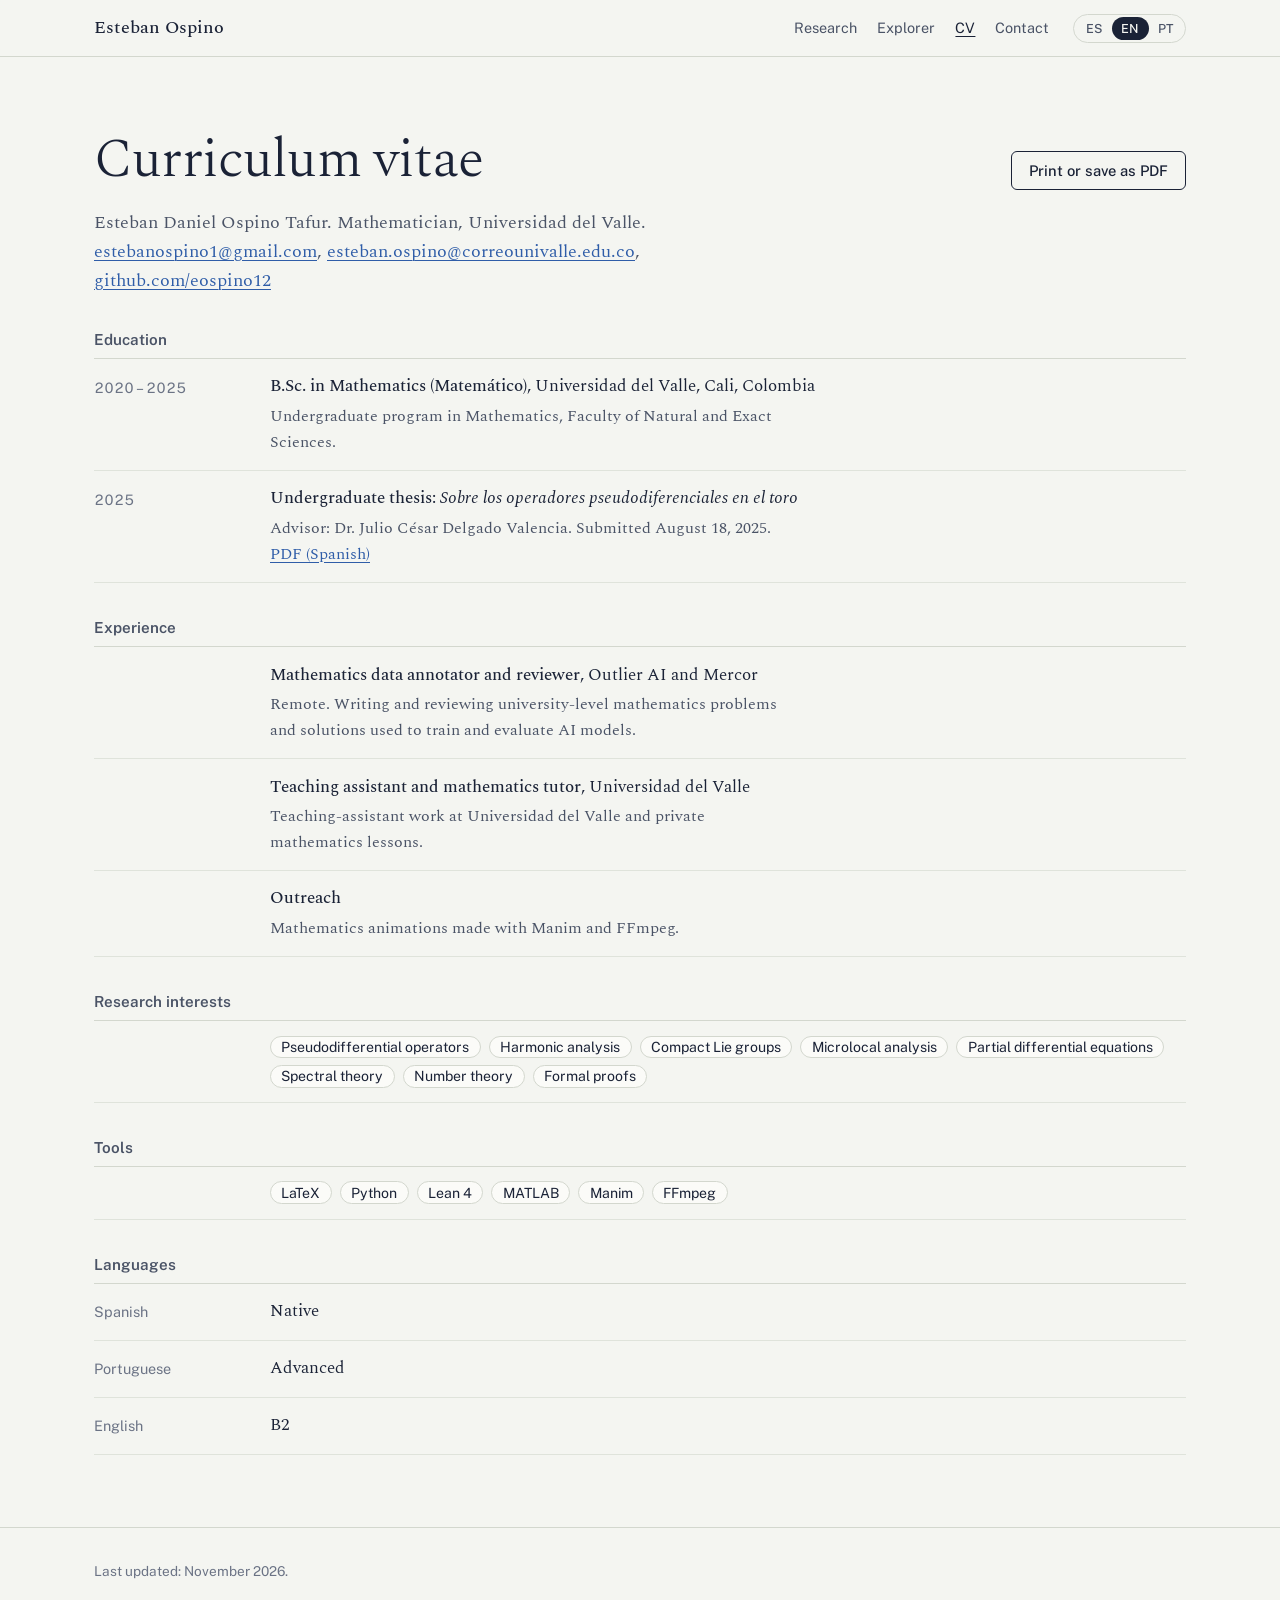
==== commit 34e77326: "CV: añade Mercor junto a Outlier AI Co-Authored-By: Claude Opus 5.5 <noreply@anthropic.com> Claude-S" ====
--- a/cv.html
+++ b/cv.html
@@ -81,7 +81,7 @@
       <div class="cv-row">
         <div class="when"></div>
         <div class="what">
-          <strong><span lang="es">Anotador y revisor de datos matemáticos</span><span lang="en">Mathematics data annotator and reviewer</span><span lang="pt">Anotador e revisor de dados matemáticos</span></strong>, Outlier AI
+          <strong><span lang="es">Anotador y revisor de datos matemáticos</span><span lang="en">Mathematics data annotator and reviewer</span><span lang="pt">Anotador e revisor de dados matemáticos</span></strong>, <span lang="es">Outlier AI y Mercor</span><span lang="en">Outlier AI and Mercor</span><span lang="pt">Outlier AI e Mercor</span>
           <p lang="es">Trabajo remoto. Redacción y revisión de problemas y soluciones de matemáticas de nivel universitario para entrenar y evaluar modelos de inteligencia artificial.</p>
           <p lang="en">Remote. Writing and reviewing university-level mathematics problems and solutions used to train and evaluate AI models.</p>
           <p lang="pt">Remoto. Redação e revisão de problemas e soluções de matemática de nível universitário para treinar e avaliar modelos de inteligência artificial.</p>
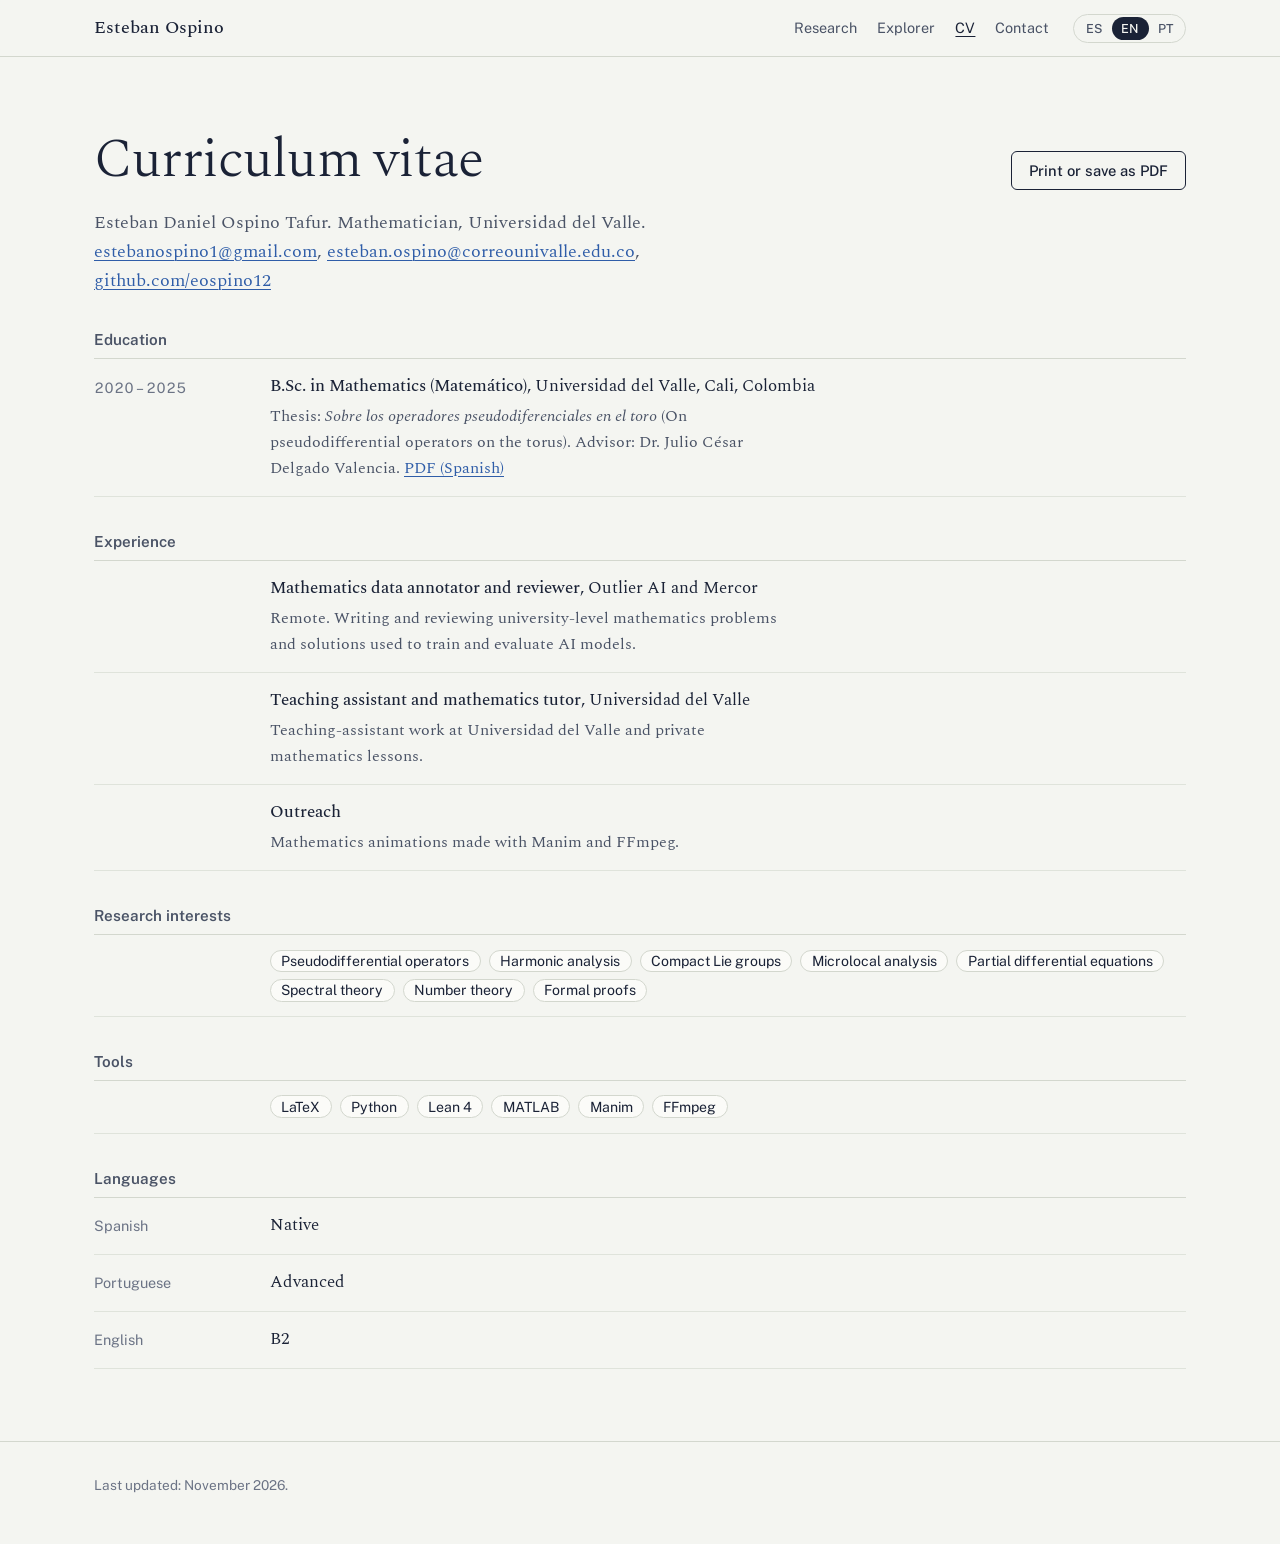
==== commit 1b792d02: "CV: la tesis va como sublínea del pregrado Co-Authored-By: Claude Opus 5.5 <noreply@anthropic.com> C" ====
--- a/cv.html
+++ b/cv.html
@@ -59,19 +59,9 @@
         <div class="what">
           <strong><span lang="es">Matemático</span><span lang="en">B.Sc. in Mathematics (Matemático)</span><span lang="pt">Bacharel em Matemática (Matemático)</span></strong>,
           Universidad del Valle, Cali, Colombia
-          <p lang="es">Pregrado en Matemáticas, Facultad de Ciencias Naturales y Exactas.</p>
-          <p lang="en">Undergraduate program in Mathematics, Faculty of Natural and Exact Sciences.</p>
-          <p lang="pt">Graduação em Matemática, Faculdade de Ciências Naturais e Exatas.</p>
-        </div>
-      </div>
-      <div class="cv-row">
-        <div class="when">2025</div>
-        <div class="what">
-          <strong><span lang="es">Trabajo de grado</span><span lang="en">Undergraduate thesis</span><span lang="pt">Monografia</span></strong>:
-          <em>Sobre los operadores pseudodiferenciales en el toro</em>
-          <p lang="es">Director: Dr. Julio César Delgado Valencia. Presentado el 18 de agosto de 2025. <a href="tesis-pregrado.pdf">PDF</a></p>
-          <p lang="en">Advisor: Dr. Julio César Delgado Valencia. Submitted August 18, 2025. <a href="tesis-pregrado.pdf">PDF (Spanish)</a></p>
-          <p lang="pt">Orientador: Dr. Julio César Delgado Valencia. Apresentada em 18 de agosto de 2025. <a href="tesis-pregrado.pdf">PDF (espanhol)</a></p>
+          <p lang="es">Trabajo de grado: <em>Sobre los operadores pseudodiferenciales en el toro</em>. Director: Dr. Julio César Delgado Valencia. <a href="tesis-pregrado.pdf">PDF</a></p>
+          <p lang="en">Thesis: <em>Sobre los operadores pseudodiferenciales en el toro</em> (On pseudodifferential operators on the torus). Advisor: Dr. Julio César Delgado Valencia. <a href="tesis-pregrado.pdf">PDF (Spanish)</a></p>
+          <p lang="pt">Monografia: <em>Sobre los operadores pseudodiferenciales en el toro</em> (Sobre os operadores pseudodiferenciais no toro). Orientador: Dr. Julio César Delgado Valencia. <a href="tesis-pregrado.pdf">PDF (espanhol)</a></p>
         </div>
       </div>
     </div>
